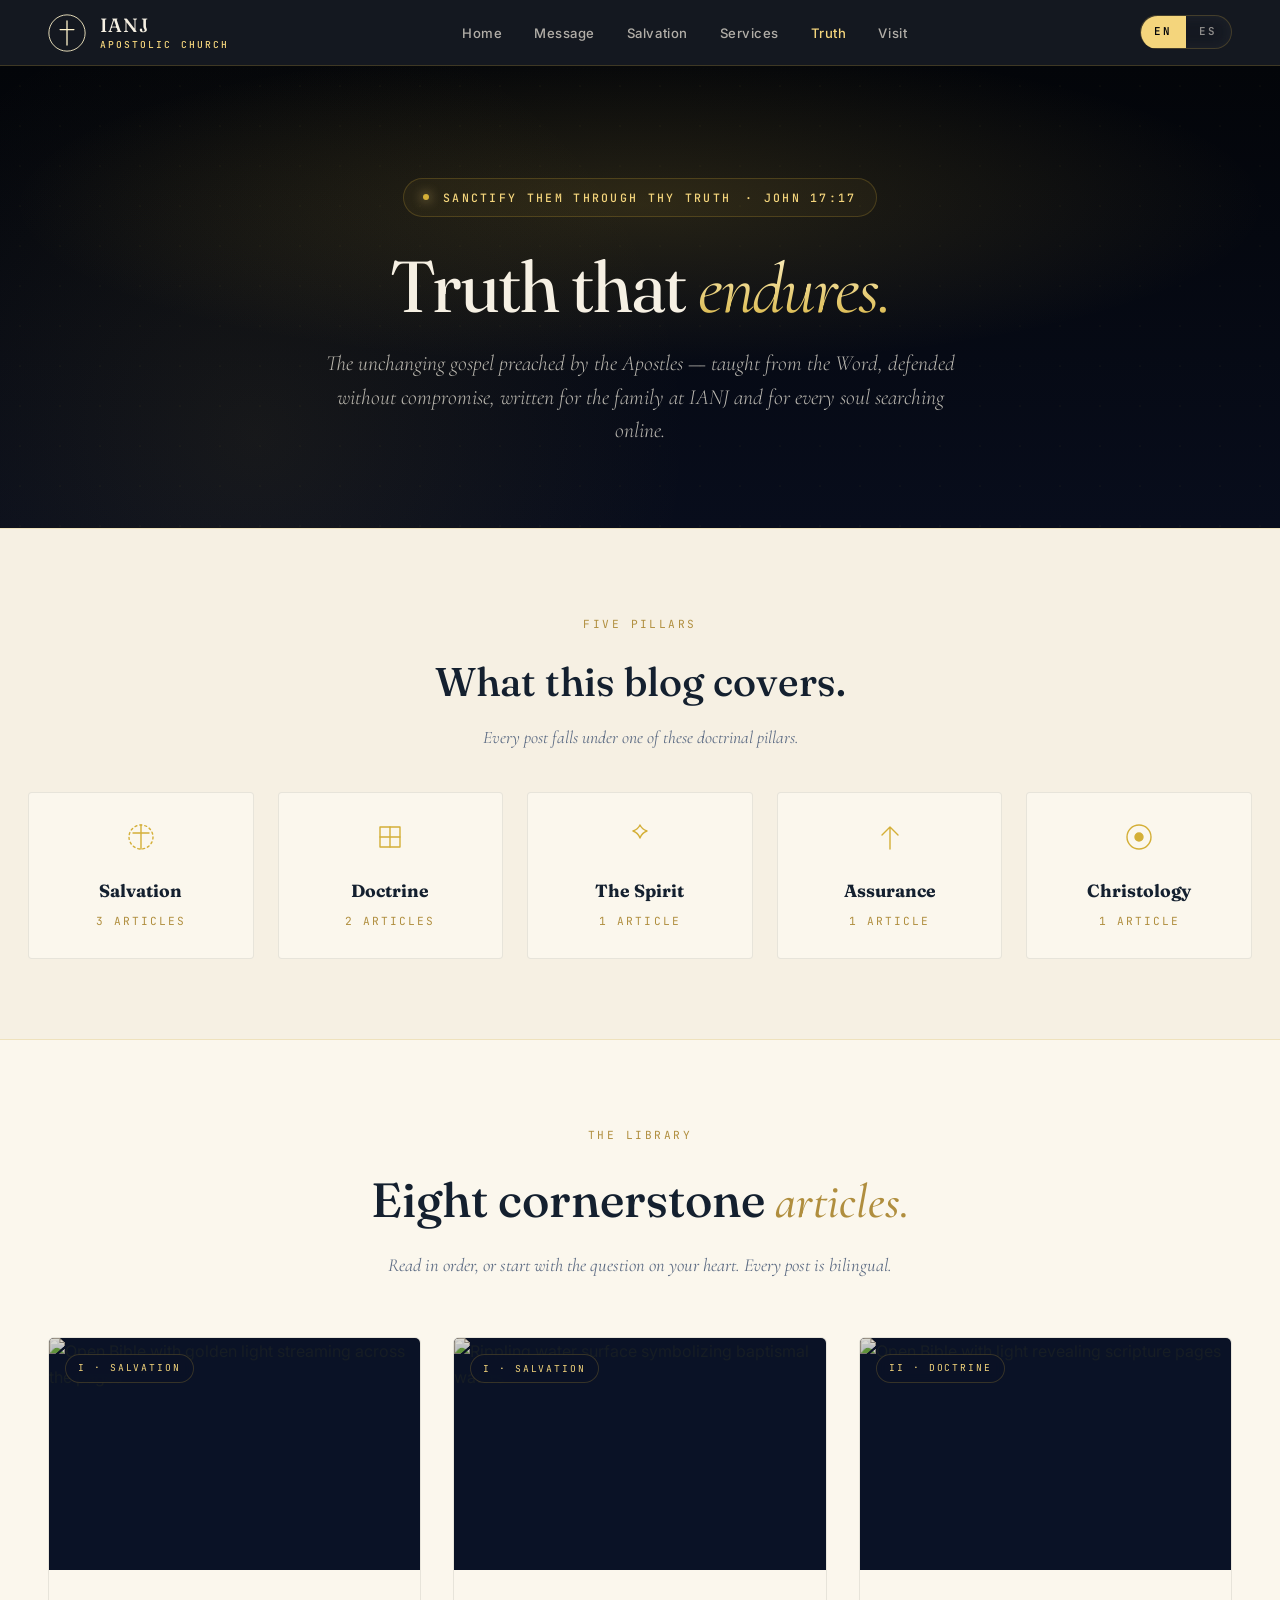
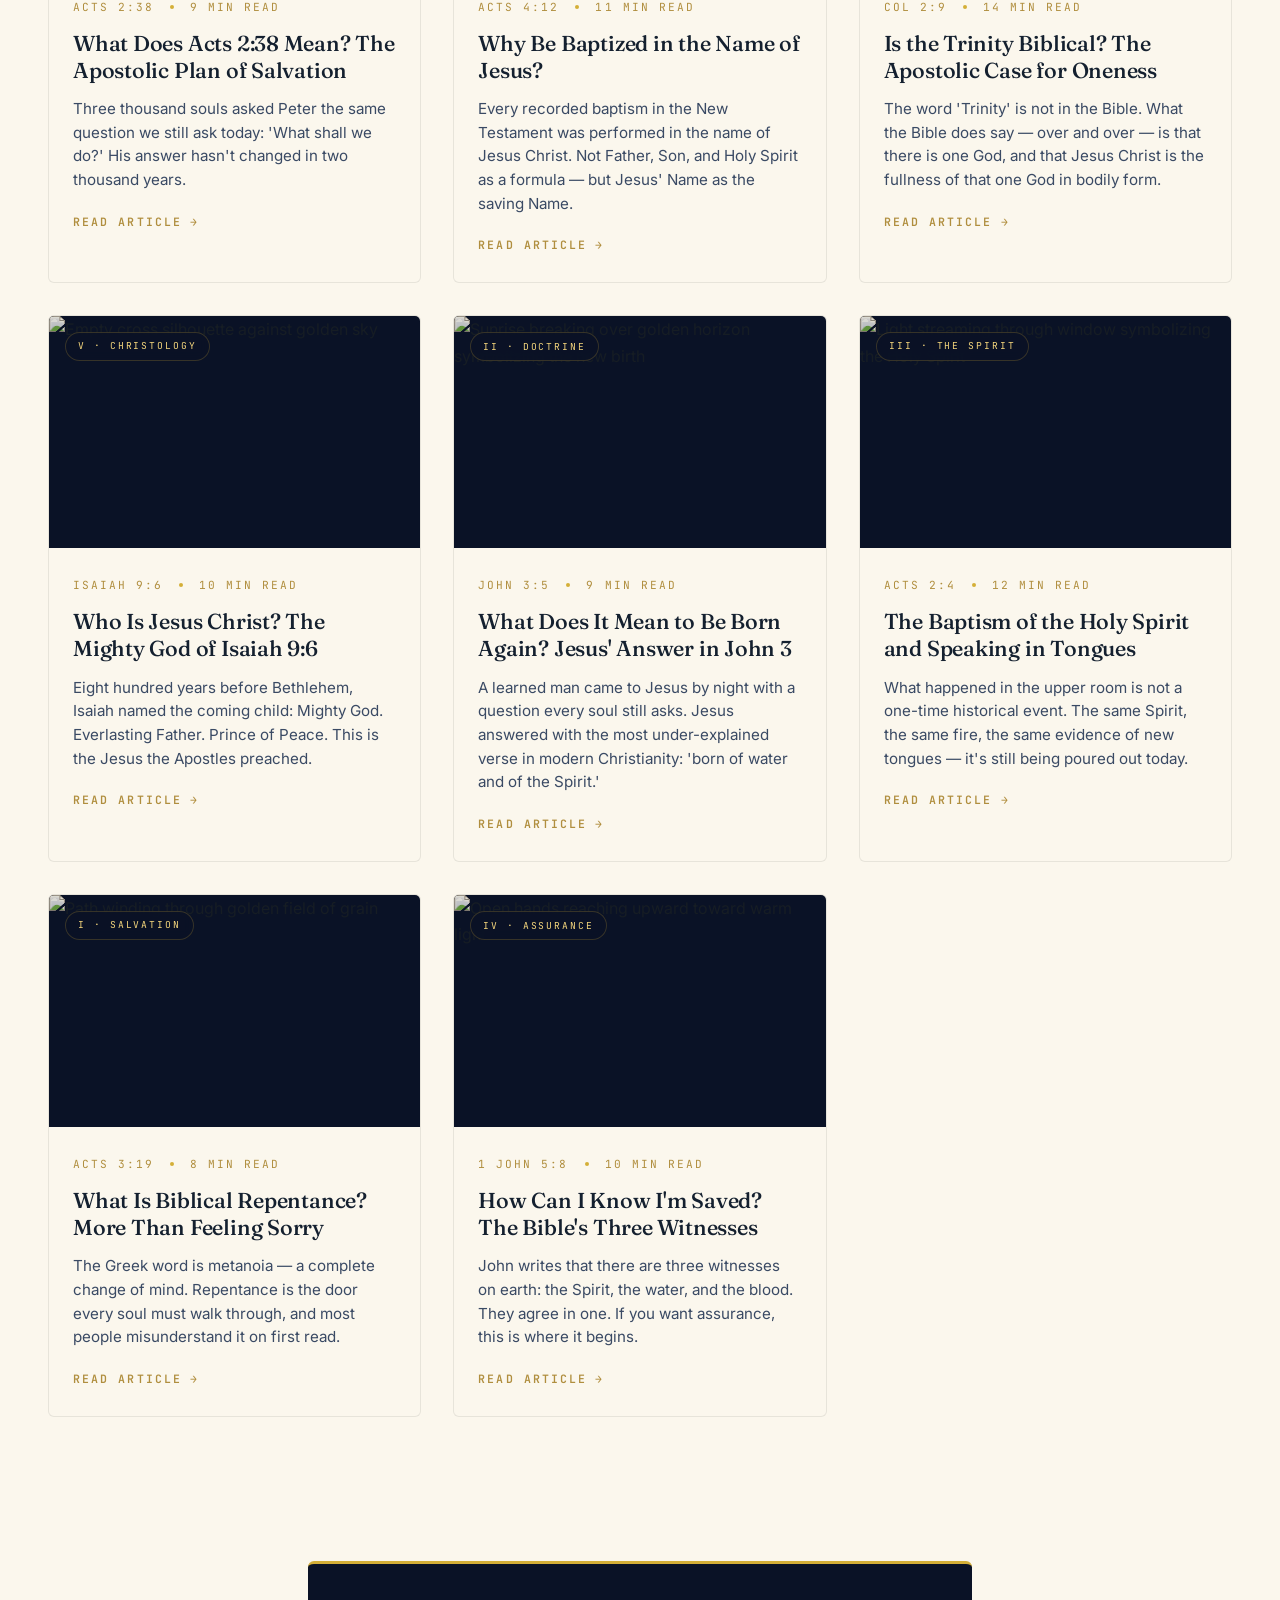
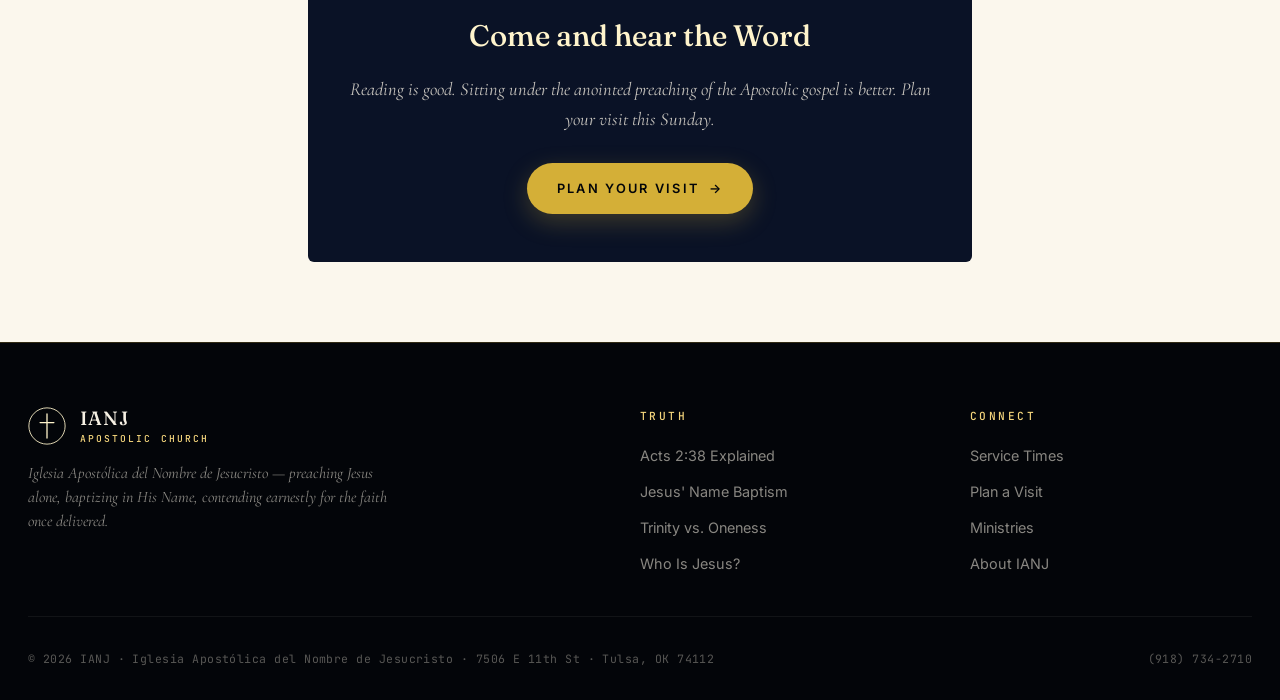
==== blog/index.html @ 085b0863 "feat: launch IANJ Truth blog with 8 cornerstone doctrinal posts 8 long-form, bilingual (EN/ES) Apost" ====
<!DOCTYPE html>
<html lang="en">
<head>
<meta charset="UTF-8" />
<meta name="viewport" content="width=device-width, initial-scale=1.0" />
<title>Truth · IANJ Apostolic Church Blog | Tulsa, OK</title>
<meta name="description" content="Cornerstone Apostolic Pentecostal teaching from Iglesia Apostólica del Nombre de Jesucristo (IANJ) in Tulsa. Acts 2:38, Jesus' Name baptism, the Oneness of God, the Holy Spirit, and the new birth — bilingual English & Spanish." />
<meta name="keywords" content="apostolic pentecostal blog, IANJ blog, jesus name baptism, acts 2:38, oneness pentecostal, apostolic doctrine, baptism in jesus name, holy spirit baptism, speaking in tongues, oneness theology, iglesia apostolica blog" />
<meta name="author" content="Iglesia Apostólica del Nombre de Jesucristo" />
<meta name="robots" content="index, follow, max-snippet:-1, max-image-preview:large" />

<link rel="canonical" href="https://vistadigitalai.github.io/IANJ-Church-website/blog/" />
<link rel="alternate" hreflang="en" href="https://vistadigitalai.github.io/IANJ-Church-website/blog/" />
<link rel="alternate" hreflang="es" href="https://vistadigitalai.github.io/IANJ-Church-website/blog/?lang=es" />
<link rel="alternate" hreflang="x-default" href="https://vistadigitalai.github.io/IANJ-Church-website/blog/" />

<meta property="og:type" content="website" />
<meta property="og:url" content="https://vistadigitalai.github.io/IANJ-Church-website/blog/" />
<meta property="og:title" content="Truth · IANJ Apostolic Church Blog" />
<meta property="og:description" content="The Apostolic message of Jesus Christ alone. Cornerstone teaching, bilingual." />
<meta property="og:site_name" content="IANJ Apostolic Church" />
<meta property="og:locale" content="en_US" />
<meta property="og:locale:alternate" content="es_US" />
<meta property="og:image" content="https://vistadigitalai.github.io/IANJ-Church-website/og-image.svg" />

<meta name="twitter:card" content="summary_large_image" />
<meta name="twitter:title" content="Truth · IANJ Apostolic Church Blog" />
<meta name="twitter:description" content="The Apostolic message of Jesus Christ alone." />

<link rel="icon" type="image/svg+xml" href="../favicon.svg" />
<link rel="manifest" href="../manifest.webmanifest" />

<link rel="preconnect" href="https://fonts.googleapis.com" />
<link rel="preconnect" href="https://fonts.gstatic.com" crossorigin />
<link href="https://fonts.googleapis.com/css2?family=Cormorant+Garamond:ital,wght@0,400;0,500;0,600;1,400;1,500&family=Fraunces:ital,opsz,wght@0,9..144,400;0,9..144,500;0,9..144,600;0,9..144,700;1,9..144,400&family=Inter:wght@300;400;500;600;700&family=JetBrains+Mono:wght@400;500&display=swap" rel="stylesheet" />
<link rel="stylesheet" href="blog.css" />

<script type="application/ld+json">
{
  "@context": "https://schema.org",
  "@type": "Blog",
  "@id": "https://vistadigitalai.github.io/IANJ-Church-website/blog/#blog",
  "name": "Truth · IANJ Apostolic Church Blog",
  "description": "Apostolic Pentecostal cornerstone teaching from IANJ in Tulsa, OK. Bilingual English and Spanish.",
  "url": "https://vistadigitalai.github.io/IANJ-Church-website/blog/",
  "inLanguage": ["en-US", "es-US"],
  "publisher": {
    "@type": "Church",
    "@id": "https://vistadigitalai.github.io/IANJ-Church-website/#church",
    "name": "Iglesia Apostólica del Nombre de Jesucristo",
    "alternateName": "IANJ",
    "url": "https://vistadigitalai.github.io/IANJ-Church-website/",
    "address": {
      "@type": "PostalAddress",
      "streetAddress": "7506 E 11th St",
      "addressLocality": "Tulsa",
      "addressRegion": "OK",
      "postalCode": "74112",
      "addressCountry": "US"
    },
    "telephone": "+1-918-734-2710"
  }
}
</script>

<script type="application/ld+json">
{
  "@context": "https://schema.org",
  "@type": "BreadcrumbList",
  "itemListElement": [
    {"@type": "ListItem", "position": 1, "name": "Home", "item": "https://vistadigitalai.github.io/IANJ-Church-website/"},
    {"@type": "ListItem", "position": 2, "name": "Truth (Blog)", "item": "https://vistadigitalai.github.io/IANJ-Church-website/blog/"}
  ]
}
</script>
</head>
<body>

<!-- NAV -->
<header class="navbar">
  <div class="nav-inner">
    <a href="../" class="logo">
      <svg class="logo-mark" viewBox="0 0 44 44" fill="none">
        <circle cx="22" cy="22" r="21" stroke="url(#g)" stroke-width="1"/>
        <path d="M22 8v28M14 18h16" stroke="url(#g)" stroke-width="1.5" stroke-linecap="round"/>
        <defs><linearGradient id="g" x1="0" y1="0" x2="44" y2="44"><stop offset="0%" stop-color="#fff4cc"/><stop offset="100%" stop-color="#d4af37"/></linearGradient></defs>
      </svg>
      <span class="logo-text">IANJ<span class="sub" data-en="Apostolic Church" data-es="Iglesia Apostólica">Apostolic Church</span></span>
    </a>
    <nav>
      <ul class="nav-links" id="navLinks">
        <li><a href="../" data-en="Home" data-es="Inicio">Home</a></li>
        <li><a href="../#message" data-en="Message" data-es="Mensaje">Message</a></li>
        <li><a href="../#salvation" data-en="Salvation" data-es="Salvación">Salvation</a></li>
        <li><a href="../#services" data-en="Services" data-es="Servicios">Services</a></li>
        <li><a href="./" class="active" data-en="Truth" data-es="Verdad">Truth</a></li>
        <li><a href="../#visit" data-en="Visit" data-es="Visítanos">Visit</a></li>
      </ul>
    </nav>
    <div class="nav-actions">
      <div class="lang-toggle">
        <button data-lang="en" class="active">EN</button>
        <button data-lang="es">ES</button>
      </div>
      <button class="menu-btn" id="menuBtn"><span></span><span></span><span></span></button>
    </div>
  </div>
</header>

<!-- HERO -->
<section class="blog-hero">
  <span class="scripture-chip"><span data-en="Sanctify them through Thy truth" data-es="Santifícalos en tu verdad">Sanctify them through Thy truth</span> · John 17:17</span>
  <h1>
    <span data-en="Truth that " data-es="Verdad que ">Truth that </span><em data-en="endures." data-es="permanece.">endures.</em>
  </h1>
  <p class="lead" data-en="The unchanging gospel preached by the Apostles — taught from the Word, defended without compromise, written for the family at IANJ and for every soul searching online." data-es="El evangelio inmutable predicado por los Apóstoles — enseñado desde la Palabra, defendido sin compromiso, escrito para la familia de IANJ y para toda alma que busca en línea.">The unchanging gospel preached by the Apostles — taught from the Word, defended without compromise, written for the family at IANJ and for every soul searching online.</p>
</section>

<!-- PILLAR CATEGORIES -->
<section class="pillars-section">
  <div class="pillars-inner">
    <div style="text-align: center;">
      <span style="font-family: var(--font-mono); font-size: 0.7rem; letter-spacing: 0.22em; text-transform: uppercase; color: var(--gold-4);" data-en="Five pillars" data-es="Cinco pilares">Five pillars</span>
      <h2 style="font-family: var(--font-display); font-size: clamp(1.85rem, 1.5rem + 1.5vw, 2.5rem); font-weight: 500; color: var(--ink-900); margin: 0.85rem 0 0.5rem;">
        <span data-en="What this blog covers." data-es="Lo que cubre este blog.">What this blog covers.</span>
      </h2>
      <p style="font-family: var(--font-serif); font-style: italic; color: var(--ink-500); font-size: 1.1rem;" data-en="Every post falls under one of these doctrinal pillars." data-es="Cada artículo cae bajo uno de estos pilares doctrinales.">Every post falls under one of these doctrinal pillars.</p>
    </div>

    <div class="pillars-grid">
      <div class="pillar-tile">
        <div class="icon"><svg viewBox="0 0 32 32" fill="none" stroke="currentColor" stroke-width="1.4" stroke-linecap="round"><path d="M16 4v24M8 12h16"/><circle cx="16" cy="16" r="12" stroke-dasharray="2 3"/></svg></div>
        <h3 data-en="Salvation" data-es="Salvación">Salvation</h3>
        <div class="count" data-en="3 articles" data-es="3 artículos">3 articles</div>
      </div>
      <div class="pillar-tile">
        <div class="icon"><svg viewBox="0 0 32 32" fill="none" stroke="currentColor" stroke-width="1.4" stroke-linecap="round" stroke-linejoin="round"><path d="M6 6h20v20H6z" fill="none"/><path d="M16 6v20M6 16h20"/></svg></div>
        <h3 data-en="Doctrine" data-es="Doctrina">Doctrine</h3>
        <div class="count" data-en="2 articles" data-es="2 artículos">2 articles</div>
      </div>
      <div class="pillar-tile">
        <div class="icon"><svg viewBox="0 0 32 32" fill="none" stroke="currentColor" stroke-width="1.4" stroke-linecap="round" stroke-linejoin="round"><path d="M16 4c-1.5 3-4 5-7 6 3 1 5.5 3 7 7 1.5-4 4-6 7-7-3-1-5.5-3-7-6z"/></svg></div>
        <h3 data-en="The Spirit" data-es="El Espíritu">The Spirit</h3>
        <div class="count" data-en="1 article" data-es="1 artículo">1 article</div>
      </div>
      <div class="pillar-tile">
        <div class="icon"><svg viewBox="0 0 32 32" fill="none" stroke="currentColor" stroke-width="1.4" stroke-linecap="round" stroke-linejoin="round"><path d="M16 28V6M8 14l8-8 8 8"/></svg></div>
        <h3 data-en="Assurance" data-es="Seguridad">Assurance</h3>
        <div class="count" data-en="1 article" data-es="1 artículo">1 article</div>
      </div>
      <div class="pillar-tile">
        <div class="icon"><svg viewBox="0 0 32 32" fill="none" stroke="currentColor" stroke-width="1.4" stroke-linecap="round" stroke-linejoin="round"><circle cx="16" cy="16" r="12"/><circle cx="16" cy="16" r="4" fill="currentColor"/></svg></div>
        <h3 data-en="Christology" data-es="Cristología">Christology</h3>
        <div class="count" data-en="1 article" data-es="1 artículo">1 article</div>
      </div>
    </div>
  </div>
</section>

<!-- POSTS GRID -->
<section class="posts-section">
  <div style="text-align: center; margin-bottom: 3.5rem;">
    <span style="font-family: var(--font-mono); font-size: 0.7rem; letter-spacing: 0.22em; text-transform: uppercase; color: var(--gold-4);" data-en="The library" data-es="La biblioteca">The library</span>
    <h2 style="font-family: var(--font-display); font-size: clamp(2rem, 1.5rem + 2vw, 3rem); font-weight: 500; color: var(--ink-900); margin: 0.85rem 0 0.5rem;">
      <span data-en="Eight cornerstone " data-es="Ocho artículos ">Eight cornerstone </span><em style="font-family: var(--font-serif); font-style: italic; color: var(--gold-4);" data-en="articles." data-es="fundamentales.">articles.</em>
    </h2>
    <p style="font-family: var(--font-serif); font-style: italic; color: var(--ink-500); font-size: 1.15rem; max-width: 580px; margin: 0 auto;" data-en="Read in order, or start with the question on your heart. Every post is bilingual." data-es="Léelos en orden, o comienza con la pregunta de tu corazón. Cada artículo es bilingüe.">Read in order, or start with the question on your heart. Every post is bilingual.</p>
  </div>

  <div class="posts-grid">

    <article class="post-card">
      <a href="acts-2-38/">
        <div class="post-card-img">
          <span class="pillar">I · Salvation</span>
          <img src="https://images.unsplash.com/photo-1481627834876-b7833e8f5570?auto=format&fit=crop&w=1200&q=80" alt="Open Bible with golden light streaming across the pages" loading="lazy"/>
        </div>
        <div class="post-card-body">
          <div class="meta"><span>Acts 2:38</span><span class="dot"></span><span data-en="9 min read" data-es="9 min de lectura">9 min read</span></div>
          <h2 data-en="What Does Acts 2:38 Mean? The Apostolic Plan of Salvation" data-es="¿Qué Significa Hechos 2:38? El Plan Apostólico de Salvación">What Does Acts 2:38 Mean? The Apostolic Plan of Salvation</h2>
          <p data-en="Three thousand souls asked Peter the same question we still ask today: 'What shall we do?' His answer hasn't changed in two thousand years." data-es="Tres mil almas le hicieron a Pedro la misma pregunta que aún hacemos hoy: '¿Qué haremos?' Su respuesta no ha cambiado en dos mil años.">Three thousand souls asked Peter the same question we still ask today: "What shall we do?" His answer hasn't changed in two thousand years.</p>
          <span class="read-more" data-en="Read article" data-es="Leer artículo">Read article</span>
        </div>
      </a>
    </article>

    <article class="post-card">
      <a href="baptized-in-jesus-name/">
        <div class="post-card-img">
          <span class="pillar">I · Salvation</span>
          <img src="https://images.unsplash.com/photo-1438962136829-452260720431?auto=format&fit=crop&w=1200&q=80" alt="Rippling water surface symbolizing baptismal waters" loading="lazy"/>
        </div>
        <div class="post-card-body">
          <div class="meta"><span>Acts 4:12</span><span class="dot"></span><span data-en="11 min read" data-es="11 min de lectura">11 min read</span></div>
          <h2 data-en="Why Be Baptized in the Name of Jesus?" data-es="¿Por Qué Ser Bautizados en el Nombre de Jesús?">Why Be Baptized in the Name of Jesus?</h2>
          <p data-en="Every recorded baptism in the New Testament was performed in the name of Jesus Christ. Not Father, Son, and Holy Spirit as a formula — but Jesus' Name as the saving Name." data-es="Cada bautismo registrado en el Nuevo Testamento fue realizado en el nombre de Jesucristo. No Padre, Hijo y Espíritu Santo como fórmula — sino el Nombre de Jesús como el Nombre salvador.">Every recorded baptism in the New Testament was performed in the name of Jesus Christ. Not Father, Son, and Holy Spirit as a formula — but Jesus' Name as the saving Name.</p>
          <span class="read-more" data-en="Read article" data-es="Leer artículo">Read article</span>
        </div>
      </a>
    </article>

    <article class="post-card">
      <a href="is-the-trinity-biblical/">
        <div class="post-card-img">
          <span class="pillar">II · Doctrine</span>
          <img src="https://images.unsplash.com/photo-1492321936769-b49830bc1d1e?auto=format&fit=crop&w=1200&q=80" alt="Open Bible with light revealing scripture pages" loading="lazy"/>
        </div>
        <div class="post-card-body">
          <div class="meta"><span>Col 2:9</span><span class="dot"></span><span data-en="14 min read" data-es="14 min de lectura">14 min read</span></div>
          <h2 data-en="Is the Trinity Biblical? The Apostolic Case for Oneness" data-es="¿Es la Trinidad Bíblica? El Caso Apostólico de la Unicidad">Is the Trinity Biblical? The Apostolic Case for Oneness</h2>
          <p data-en="The word 'Trinity' is not in the Bible. What the Bible does say — over and over — is that there is one God, and that Jesus Christ is the fullness of that one God in bodily form." data-es="La palabra 'Trinidad' no está en la Biblia. Lo que la Biblia sí dice — una y otra vez — es que hay un solo Dios, y que Jesucristo es la plenitud de ese único Dios en forma corporal.">The word "Trinity" is not in the Bible. What the Bible does say — over and over — is that there is one God, and that Jesus Christ is the fullness of that one God in bodily form.</p>
          <span class="read-more" data-en="Read article" data-es="Leer artículo">Read article</span>
        </div>
      </a>
    </article>

    <article class="post-card">
      <a href="who-is-jesus-christ/">
        <div class="post-card-img">
          <span class="pillar">V · Christology</span>
          <img src="https://images.unsplash.com/photo-1517137744300-04bce46d4b95?auto=format&fit=crop&w=1200&q=80" alt="Empty cross silhouette against golden sky" loading="lazy"/>
        </div>
        <div class="post-card-body">
          <div class="meta"><span>Isaiah 9:6</span><span class="dot"></span><span data-en="10 min read" data-es="10 min de lectura">10 min read</span></div>
          <h2 data-en="Who Is Jesus Christ? The Mighty God of Isaiah 9:6" data-es="¿Quién Es Jesucristo? El Dios Fuerte de Isaías 9:6">Who Is Jesus Christ? The Mighty God of Isaiah 9:6</h2>
          <p data-en="Eight hundred years before Bethlehem, Isaiah named the coming child: Mighty God. Everlasting Father. Prince of Peace. This is the Jesus the Apostles preached." data-es="Ochocientos años antes de Belén, Isaías nombró al niño que vendría: Dios Fuerte. Padre Eterno. Príncipe de Paz. Este es el Jesús que los Apóstoles predicaron.">Eight hundred years before Bethlehem, Isaiah named the coming child: Mighty God. Everlasting Father. Prince of Peace. This is the Jesus the Apostles preached.</p>
          <span class="read-more" data-en="Read article" data-es="Leer artículo">Read article</span>
        </div>
      </a>
    </article>

    <article class="post-card">
      <a href="born-again/">
        <div class="post-card-img">
          <span class="pillar">II · Doctrine</span>
          <img src="https://images.unsplash.com/photo-1474968600829-de0a05ad2c80?auto=format&fit=crop&w=1200&q=80" alt="Sunrise breaking over golden horizon symbolizing the new birth" loading="lazy"/>
        </div>
        <div class="post-card-body">
          <div class="meta"><span>John 3:5</span><span class="dot"></span><span data-en="9 min read" data-es="9 min de lectura">9 min read</span></div>
          <h2 data-en="What Does It Mean to Be Born Again? Jesus' Answer in John 3" data-es="¿Qué Significa Nacer de Nuevo? La Respuesta de Jesús en Juan 3">What Does It Mean to Be Born Again? Jesus' Answer in John 3</h2>
          <p data-en="A learned man came to Jesus by night with a question every soul still asks. Jesus answered with the most under-explained verse in modern Christianity: 'born of water and of the Spirit.'" data-es="Un hombre erudito vino a Jesús de noche con una pregunta que toda alma aún hace. Jesús respondió con el versículo menos explicado del cristianismo moderno: 'nacido de agua y del Espíritu.'">A learned man came to Jesus by night with a question every soul still asks. Jesus answered with the most under-explained verse in modern Christianity: "born of water and of the Spirit."</p>
          <span class="read-more" data-en="Read article" data-es="Leer artículo">Read article</span>
        </div>
      </a>
    </article>

    <article class="post-card">
      <a href="holy-spirit-and-tongues/">
        <div class="post-card-img">
          <span class="pillar">III · The Spirit</span>
          <img src="https://images.unsplash.com/photo-1518709268805-4e9042af2176?auto=format&fit=crop&w=1200&q=80" alt="Light streaming through window symbolizing the Holy Spirit" loading="lazy"/>
        </div>
        <div class="post-card-body">
          <div class="meta"><span>Acts 2:4</span><span class="dot"></span><span data-en="12 min read" data-es="12 min de lectura">12 min read</span></div>
          <h2 data-en="The Baptism of the Holy Spirit and Speaking in Tongues" data-es="El Bautismo del Espíritu Santo y el Hablar en Lenguas">The Baptism of the Holy Spirit and Speaking in Tongues</h2>
          <p data-en="What happened in the upper room is not a one-time historical event. The same Spirit, the same fire, the same evidence of new tongues — it's still being poured out today." data-es="Lo que sucedió en el aposento alto no es un evento histórico único. El mismo Espíritu, el mismo fuego, la misma evidencia de nuevas lenguas — sigue siendo derramado hoy.">What happened in the upper room is not a one-time historical event. The same Spirit, the same fire, the same evidence of new tongues — it's still being poured out today.</p>
          <span class="read-more" data-en="Read article" data-es="Leer artículo">Read article</span>
        </div>
      </a>
    </article>

    <article class="post-card">
      <a href="what-is-repentance/">
        <div class="post-card-img">
          <span class="pillar">I · Salvation</span>
          <img src="https://images.unsplash.com/photo-1500382017468-9049fed747ef?auto=format&fit=crop&w=1200&q=80" alt="Path winding through golden field of grain" loading="lazy"/>
        </div>
        <div class="post-card-body">
          <div class="meta"><span>Acts 3:19</span><span class="dot"></span><span data-en="8 min read" data-es="8 min de lectura">8 min read</span></div>
          <h2 data-en="What Is Biblical Repentance? More Than Feeling Sorry" data-es="¿Qué Es el Arrepentimiento Bíblico? Más Que Sentir Tristeza">What Is Biblical Repentance? More Than Feeling Sorry</h2>
          <p data-en="The Greek word is metanoia — a complete change of mind. Repentance is the door every soul must walk through, and most people misunderstand it on first read." data-es="La palabra griega es metanoia — un cambio completo de mente. El arrepentimiento es la puerta por la que toda alma debe pasar, y la mayoría lo malentiende a primera lectura.">The Greek word is metanoia — a complete change of mind. Repentance is the door every soul must walk through, and most people misunderstand it on first read.</p>
          <span class="read-more" data-en="Read article" data-es="Leer artículo">Read article</span>
        </div>
      </a>
    </article>

    <article class="post-card">
      <a href="how-do-i-know-im-saved/">
        <div class="post-card-img">
          <span class="pillar">IV · Assurance</span>
          <img src="https://images.unsplash.com/photo-1503676260728-1c00da094a0b?auto=format&fit=crop&w=1200&q=80" alt="Open hands reaching upward toward warm light" loading="lazy"/>
        </div>
        <div class="post-card-body">
          <div class="meta"><span>1 John 5:8</span><span class="dot"></span><span data-en="10 min read" data-es="10 min de lectura">10 min read</span></div>
          <h2 data-en="How Can I Know I'm Saved? The Bible's Three Witnesses" data-es="¿Cómo Puedo Saber Que Soy Salvo? Los Tres Testigos de la Biblia">How Can I Know I'm Saved? The Bible's Three Witnesses</h2>
          <p data-en="John writes that there are three witnesses on earth: the Spirit, the water, and the blood. They agree in one. If you want assurance, this is where it begins." data-es="Juan escribe que hay tres testigos en la tierra: el Espíritu, el agua y la sangre. Concuerdan en uno. Si quieres seguridad, aquí es donde comienza.">John writes that there are three witnesses on earth: the Spirit, the water, and the blood. They agree in one. If you want assurance, this is where it begins.</p>
          <span class="read-more" data-en="Read article" data-es="Leer artículo">Read article</span>
        </div>
      </a>
    </article>

  </div>
</section>

<!-- CTA -->
<div style="max-width: 720px; margin: 0 auto 5rem; padding: 0 1.75rem;">
  <div class="article-cta">
    <h3 data-en="Come and hear the Word " data-es="Ven y escucha la Palabra ">Come and hear the Word <em data-en="preached." data-es="predicada.">preached.</em></h3>
    <p data-en="Reading is good. Sitting under the anointed preaching of the Apostolic gospel is better. Plan your visit this Sunday." data-es="Leer es bueno. Sentarse bajo la predicación ungida del evangelio Apostólico es mejor. Planea tu visita este domingo.">Reading is good. Sitting under the anointed preaching of the Apostolic gospel is better. Plan your visit this Sunday.</p>
    <a href="../#visit" class="btn btn-primary">
      <span data-en="Plan Your Visit" data-es="Planea tu Visita">Plan Your Visit</span>
      <span>→</span>
    </a>
  </div>
</div>

<!-- FOOTER -->
<footer class="footer">
  <div class="footer-inner">
    <div class="footer-grid">
      <div class="footer-brand">
        <a href="../" class="logo">
          <svg class="logo-mark" viewBox="0 0 44 44" fill="none">
            <circle cx="22" cy="22" r="21" stroke="url(#g2)" stroke-width="1"/>
            <path d="M22 8v28M14 18h16" stroke="url(#g2)" stroke-width="1.5" stroke-linecap="round"/>
            <defs><linearGradient id="g2" x1="0" y1="0" x2="44" y2="44"><stop offset="0%" stop-color="#fff4cc"/><stop offset="100%" stop-color="#d4af37"/></linearGradient></defs>
          </svg>
          <span class="logo-text">IANJ<span class="sub" data-en="Apostolic Church" data-es="Iglesia Apostólica">Apostolic Church</span></span>
        </a>
        <p data-en="Iglesia Apostólica del Nombre de Jesucristo — preaching Jesus alone, baptizing in His Name, contending earnestly for the faith once delivered." data-es="Iglesia Apostólica del Nombre de Jesucristo — predicando sólo a Jesús, bautizando en Su Nombre, contendiendo ardientemente por la fe una vez dada.">Iglesia Apostólica del Nombre de Jesucristo — preaching Jesus alone, baptizing in His Name, contending earnestly for the faith once delivered.</p>
      </div>
      <div class="footer-col">
        <h4 data-en="Truth" data-es="Verdad">Truth</h4>
        <ul>
          <li><a href="acts-2-38/" data-en="Acts 2:38 Explained" data-es="Hechos 2:38 Explicado">Acts 2:38 Explained</a></li>
          <li><a href="baptized-in-jesus-name/" data-en="Jesus' Name Baptism" data-es="Bautismo en Jesús">Jesus' Name Baptism</a></li>
          <li><a href="is-the-trinity-biblical/" data-en="Trinity vs. Oneness" data-es="Trinidad vs. Unicidad">Trinity vs. Oneness</a></li>
          <li><a href="who-is-jesus-christ/" data-en="Who Is Jesus?" data-es="¿Quién Es Jesús?">Who Is Jesus?</a></li>
        </ul>
      </div>
      <div class="footer-col">
        <h4 data-en="Connect" data-es="Conecta">Connect</h4>
        <ul>
          <li><a href="../#services" data-en="Service Times" data-es="Horarios">Service Times</a></li>
          <li><a href="../#visit" data-en="Plan a Visit" data-es="Planea una Visita">Plan a Visit</a></li>
          <li><a href="../#ministries" data-en="Ministries" data-es="Ministerios">Ministries</a></li>
          <li><a href="../#about" data-en="About IANJ" data-es="Sobre IANJ">About IANJ</a></li>
        </ul>
      </div>
    </div>
    <div class="footer-bottom">
      <p data-en="© 2026 IANJ · Iglesia Apostólica del Nombre de Jesucristo · 7506 E 11th St · Tulsa, OK 74112" data-es="© 2026 IANJ · Iglesia Apostólica del Nombre de Jesucristo · 7506 E 11th St · Tulsa, OK 74112">© 2026 IANJ · Iglesia Apostólica del Nombre de Jesucristo · 7506 E 11th St · Tulsa, OK 74112</p>
      <p>(918) 734-2710</p>
    </div>
  </div>
</footer>

<script>
  const STORAGE_KEY = 'ianj-lang';
  function applyLang(lang) {
    document.documentElement.lang = lang;
    document.querySelectorAll('[data-en][data-es]').forEach(el => {
      const v = el.getAttribute('data-' + lang);
      if (v != null) el.textContent = v;
    });
    document.querySelectorAll('.lang-toggle button').forEach(b => b.classList.toggle('active', b.dataset.lang === lang));
    localStorage.setItem(STORAGE_KEY, lang);
  }
  document.querySelectorAll('.lang-toggle button').forEach(b => b.addEventListener('click', () => applyLang(b.dataset.lang)));
  const saved = localStorage.getItem(STORAGE_KEY);
  applyLang(saved && ['en','es'].includes(saved) ? saved : (navigator.language.toLowerCase().startsWith('es') ? 'es' : 'en'));

  const menuBtn = document.getElementById('menuBtn');
  const navLinks = document.getElementById('navLinks');
  menuBtn?.addEventListener('click', () => navLinks.classList.toggle('open'));
</script>
</body>
</html>
---- blog/blog.css ----
/* ============================================================
   IANJ BLOG — Shared stylesheet
   ============================================================ */

:root {
  --void: #030509;
  --night: #060a14;
  --abyss: #080d1c;
  --midnight: #0a1226;
  --indigo: #131e3a;
  --azure: #1c2d52;
  --slate: #2a3a5c;

  --gold-1: #fff4cc;
  --gold-2: #f4d57c;
  --gold-3: #d4af37;
  --gold-4: #b08e3e;
  --gold-5: #8a6e2a;
  --ember: #ff9c54;

  --ivory: #f6f0e3;
  --cream: #fbf7ed;
  --paper: #efe7d3;
  --line: rgba(0, 0, 0, 0.08);
  --line-gold: rgba(212, 175, 55, 0.22);

  --ink-900: #14202f;
  --ink-700: #3a4a64;
  --ink-500: #5d6c84;
  --ink-300: #8c98ad;

  --font-display: 'Fraunces', 'Cormorant Garamond', Georgia, serif;
  --font-serif: 'Cormorant Garamond', Georgia, serif;
  --font-sans: 'Inter', -apple-system, system-ui, sans-serif;
  --font-mono: 'JetBrains Mono', ui-monospace, Menlo, monospace;

  --container: 1240px;
  --container-read: 720px;

  --ease-out-expo: cubic-bezier(0.16, 1, 0.3, 1);
  --d-fast: 240ms;
  --d-med: 480ms;
}

* { box-sizing: border-box; margin: 0; padding: 0; }

html { scroll-behavior: smooth; }
body {
  font-family: var(--font-sans);
  font-size: 16px;
  line-height: 1.65;
  background: var(--cream);
  color: var(--ink-900);
  -webkit-font-smoothing: antialiased;
}

img, svg { display: block; max-width: 100%; height: auto; }
a { color: inherit; text-decoration: none; transition: color var(--d-fast); }
button { font: inherit; background: none; border: none; cursor: pointer; color: inherit; }

::selection { background: var(--gold-3); color: var(--void); }

/* ============================================================
   NAVBAR — matches main site
   ============================================================ */
.navbar {
  position: sticky;
  top: 0;
  z-index: 100;
  background: rgba(6, 10, 20, 0.94);
  backdrop-filter: blur(18px) saturate(180%);
  border-bottom: 1px solid var(--line-gold);
  padding: 0.85rem 0;
}
.nav-inner {
  max-width: var(--container);
  margin: 0 auto;
  padding: 0 1.75rem;
  display: flex;
  align-items: center;
  justify-content: space-between;
  gap: 2rem;
}
.logo {
  display: flex;
  align-items: center;
  gap: 0.85rem;
  color: var(--ivory);
}
.logo-mark {
  width: 38px;
  height: 38px;
  flex-shrink: 0;
}
.logo-text {
  font-family: var(--font-display);
  font-size: 1.2rem;
  font-weight: 500;
  letter-spacing: 0.04em;
  line-height: 1;
}
.logo-text .sub {
  display: block;
  font-family: var(--font-mono);
  font-size: 0.6rem;
  font-weight: 500;
  letter-spacing: 0.22em;
  text-transform: uppercase;
  color: var(--gold-2);
  margin-top: 5px;
}
.nav-links {
  display: flex;
  align-items: center;
  gap: 2rem;
  list-style: none;
}
.nav-links a {
  color: rgba(246, 240, 227, 0.7);
  font-size: 0.82rem;
  font-weight: 500;
  letter-spacing: 0.04em;
}
.nav-links a:hover, .nav-links a.active { color: var(--gold-2); }
.nav-actions { display: flex; align-items: center; gap: 1.25rem; }
.lang-toggle {
  display: inline-flex;
  background: rgba(255, 255, 255, 0.06);
  border: 1px solid var(--line-gold);
  border-radius: 999px;
  overflow: hidden;
  backdrop-filter: blur(8px);
}
.lang-toggle button {
  padding: 0.45rem 0.85rem;
  font-family: var(--font-mono);
  font-size: 0.68rem;
  font-weight: 600;
  letter-spacing: 0.18em;
  color: rgba(246, 240, 227, 0.55);
  transition: all var(--d-fast);
}
.lang-toggle button.active { background: var(--gold-2); color: var(--void); }
.menu-btn {
  display: none;
  width: 40px;
  height: 40px;
  flex-direction: column;
  justify-content: center;
  align-items: center;
  gap: 5px;
  color: var(--ivory);
  background: rgba(255, 255, 255, 0.06);
  border: 1px solid var(--line-gold);
  border-radius: 999px;
}
.menu-btn span {
  display: block;
  height: 1.5px;
  width: 18px;
  background: currentColor;
  transition: all var(--d-fast);
}

/* ============================================================
   BLOG INDEX — hero, list, categories
   ============================================================ */
.blog-hero {
  position: relative;
  padding: 7rem 1.75rem 5rem;
  background:
    radial-gradient(ellipse 70% 50% at 50% 30%, rgba(212, 175, 55, 0.16) 0%, transparent 70%),
    linear-gradient(180deg, var(--void) 0%, var(--abyss) 100%);
  color: var(--ivory);
  text-align: center;
  isolation: isolate;
  overflow: hidden;
}
.blog-hero::before {
  content: '';
  position: absolute;
  inset: 0;
  background-image:
    radial-gradient(circle at 20% 80%, rgba(212, 175, 55, 0.08) 0%, transparent 40%),
    url("data:image/svg+xml,%3Csvg xmlns='http://www.w3.org/2000/svg' width='40' height='40'%3E%3Ccircle cx='20' cy='20' r='0.5' fill='%23d4af37' opacity='0.15'/%3E%3C/svg%3E");
  background-size: cover, 40px 40px;
  pointer-events: none;
  z-index: -1;
}
.blog-hero .scripture-chip {
  display: inline-flex;
  align-items: center;
  gap: 0.85rem;
  padding: 0.55rem 1.2rem;
  border: 1px solid var(--line-gold);
  border-radius: 999px;
  background: rgba(212, 175, 55, 0.05);
  font-family: var(--font-mono);
  font-size: 0.72rem;
  font-weight: 500;
  letter-spacing: 0.2em;
  text-transform: uppercase;
  color: var(--gold-2);
  margin-bottom: 2rem;
}
.blog-hero .scripture-chip::before {
  content: '';
  width: 6px;
  height: 6px;
  border-radius: 50%;
  background: var(--gold-3);
  box-shadow: 0 0 12px var(--gold-2);
}
.blog-hero h1 {
  font-family: var(--font-display);
  font-size: clamp(2.5rem, 1.5rem + 4vw, 4.5rem);
  font-weight: 400;
  line-height: 1.05;
  letter-spacing: -0.025em;
  color: var(--ivory);
  margin-bottom: 1.25rem;
}
.blog-hero h1 em {
  font-family: var(--font-serif);
  font-style: italic;
  background: linear-gradient(180deg, var(--gold-1), var(--gold-3));
  -webkit-background-clip: text;
  background-clip: text;
  -webkit-text-fill-color: transparent;
}
.blog-hero .lead {
  font-family: var(--font-serif);
  font-style: italic;
  font-size: clamp(1.1rem, 0.9rem + 0.7vw, 1.35rem);
  line-height: 1.55;
  color: rgba(246, 240, 227, 0.75);
  max-width: 640px;
  margin: 0 auto;
  font-weight: 300;
}

/* Posts grid */
.posts-section {
  max-width: var(--container);
  margin: 0 auto;
  padding: 5rem 1.75rem;
}
.posts-grid {
  display: grid;
  grid-template-columns: repeat(auto-fill, minmax(320px, 1fr));
  gap: 2rem;
}

.post-card {
  background: var(--cream);
  border: 1px solid var(--line);
  border-radius: 6px;
  overflow: hidden;
  transition: all var(--d-med) var(--ease-out-expo);
  display: flex;
  flex-direction: column;
}
.post-card:hover {
  transform: translateY(-4px);
  box-shadow: 0 20px 40px rgba(10, 18, 38, 0.12);
  border-color: var(--gold-3);
}
.post-card-img {
  aspect-ratio: 16 / 10;
  background: var(--midnight);
  overflow: hidden;
  position: relative;
}
.post-card-img img {
  width: 100%;
  height: 100%;
  object-fit: cover;
  transition: transform var(--d-med);
  filter: sepia(0.3) saturate(1.1) brightness(0.85);
}
.post-card:hover .post-card-img img { transform: scale(1.04); }
.post-card-img::after {
  content: '';
  position: absolute;
  inset: 0;
  background: linear-gradient(180deg, transparent 40%, rgba(10, 18, 38, 0.4) 100%);
  pointer-events: none;
}
.post-card-img .pillar {
  position: absolute;
  top: 1rem;
  left: 1rem;
  padding: 0.35rem 0.75rem;
  background: rgba(10, 18, 38, 0.7);
  backdrop-filter: blur(6px);
  border: 1px solid var(--line-gold);
  border-radius: 999px;
  font-family: var(--font-mono);
  font-size: 0.6rem;
  letter-spacing: 0.2em;
  text-transform: uppercase;
  color: var(--gold-2);
  z-index: 1;
}
.post-card-body {
  padding: 1.75rem 1.5rem;
  display: flex;
  flex-direction: column;
  flex: 1;
}
.post-card .meta {
  font-family: var(--font-mono);
  font-size: 0.7rem;
  letter-spacing: 0.18em;
  text-transform: uppercase;
  color: var(--gold-4);
  margin-bottom: 0.85rem;
  display: flex;
  gap: 1rem;
  align-items: center;
}
.post-card .meta .dot {
  width: 4px;
  height: 4px;
  background: var(--gold-3);
  border-radius: 50%;
}
.post-card h2 {
  font-family: var(--font-display);
  font-size: 1.35rem;
  font-weight: 500;
  line-height: 1.25;
  letter-spacing: -0.01em;
  color: var(--ink-900);
  margin-bottom: 0.85rem;
}
.post-card p {
  color: var(--ink-700);
  font-size: 0.95rem;
  line-height: 1.55;
  flex: 1;
  margin-bottom: 1.25rem;
}
.post-card .read-more {
  font-family: var(--font-mono);
  font-size: 0.72rem;
  font-weight: 600;
  letter-spacing: 0.18em;
  text-transform: uppercase;
  color: var(--gold-4);
  display: inline-flex;
  align-items: center;
  gap: 0.5rem;
  transition: color var(--d-fast);
}
.post-card .read-more::after {
  content: '→';
  transition: transform var(--d-fast);
}
.post-card:hover .read-more { color: var(--gold-5); }
.post-card:hover .read-more::after { transform: translateX(4px); }

/* Pillar sections */
.pillars-section {
  background: var(--ivory);
  padding: 5rem 1.75rem;
  border-block: 1px solid var(--line-gold);
}
.pillars-inner {
  max-width: var(--container);
  margin: 0 auto;
}
.pillars-grid {
  display: grid;
  grid-template-columns: repeat(auto-fit, minmax(220px, 1fr));
  gap: 1.5rem;
  margin-top: 2.5rem;
}
.pillar-tile {
  padding: 1.75rem;
  background: var(--cream);
  border: 1px solid var(--line);
  border-radius: 4px;
  text-align: center;
  transition: all var(--d-med);
}
.pillar-tile:hover {
  border-color: var(--gold-3);
  transform: translateY(-2px);
}
.pillar-tile .icon {
  color: var(--gold-3);
  margin-bottom: 1rem;
  display: inline-block;
}
.pillar-tile .icon svg { width: 32px; height: 32px; }
.pillar-tile h3 {
  font-family: var(--font-display);
  font-size: 1.1rem;
  color: var(--ink-900);
  margin-bottom: 0.4rem;
}
.pillar-tile .count {
  font-family: var(--font-mono);
  font-size: 0.7rem;
  letter-spacing: 0.18em;
  text-transform: uppercase;
  color: var(--gold-4);
}

/* ============================================================
   POST PAGE — reading layout
   ============================================================ */
.post-hero {
  position: relative;
  padding: 6rem 1.75rem 3rem;
  background: var(--void);
  color: var(--ivory);
  isolation: isolate;
  overflow: hidden;
}
.post-hero-bg {
  position: absolute;
  inset: 0;
  z-index: -1;
}
.post-hero-bg img {
  width: 100%;
  height: 100%;
  object-fit: cover;
  filter: brightness(0.4) contrast(1.1) saturate(0.8);
}
.post-hero-bg::after {
  content: '';
  position: absolute;
  inset: 0;
  background:
    radial-gradient(ellipse 80% 60% at 50% 50%, rgba(212, 175, 55, 0.15) 0%, transparent 70%),
    linear-gradient(180deg, rgba(5, 8, 16, 0.4) 0%, rgba(5, 8, 16, 0.9) 100%);
}
.post-hero-inner {
  max-width: var(--container-read);
  margin: 0 auto;
  text-align: center;
}
.post-hero .breadcrumb {
  font-family: var(--font-mono);
  font-size: 0.7rem;
  letter-spacing: 0.22em;
  text-transform: uppercase;
  color: var(--gold-2);
  margin-bottom: 1.5rem;
}
.post-hero .breadcrumb a { color: var(--gold-2); }
.post-hero .breadcrumb .sep { margin: 0 0.6rem; opacity: 0.5; }
.post-hero .pillar-tag {
  display: inline-block;
  padding: 0.35rem 0.85rem;
  border: 1px solid var(--line-gold);
  border-radius: 999px;
  font-family: var(--font-mono);
  font-size: 0.65rem;
  letter-spacing: 0.22em;
  text-transform: uppercase;
  color: var(--gold-2);
  margin-bottom: 1.5rem;
  background: rgba(212, 175, 55, 0.06);
}
.post-hero h1 {
  font-family: var(--font-display);
  font-size: clamp(2.25rem, 1.5rem + 3vw, 3.75rem);
  font-weight: 400;
  line-height: 1.1;
  letter-spacing: -0.025em;
  margin-bottom: 1.25rem;
  color: var(--ivory);
}
.post-hero h1 em {
  font-family: var(--font-serif);
  font-style: italic;
  background: linear-gradient(180deg, var(--gold-1), var(--gold-3));
  -webkit-background-clip: text;
  background-clip: text;
  -webkit-text-fill-color: transparent;
}
.post-hero .deck {
  font-family: var(--font-serif);
  font-style: italic;
  font-size: clamp(1.1rem, 0.9rem + 0.7vw, 1.3rem);
  color: rgba(246, 240, 227, 0.8);
  max-width: 580px;
  margin: 0 auto 2rem;
  font-weight: 300;
  line-height: 1.5;
}
.post-hero .post-meta {
  font-family: var(--font-mono);
  font-size: 0.7rem;
  letter-spacing: 0.18em;
  text-transform: uppercase;
  color: rgba(246, 240, 227, 0.6);
  display: inline-flex;
  flex-wrap: wrap;
  gap: 1rem;
  justify-content: center;
}
.post-hero .post-meta .dot {
  width: 4px;
  height: 4px;
  background: var(--gold-3);
  border-radius: 50%;
  align-self: center;
}

/* Article body — beautiful long-form typography */
.article-body {
  max-width: var(--container-read);
  margin: 0 auto;
  padding: 4rem 1.75rem;
}

.article-body p {
  font-size: 1.125rem;
  line-height: 1.75;
  color: var(--ink-900);
  margin-bottom: 1.5rem;
  font-weight: 400;
}
.article-body p.lede {
  font-family: var(--font-serif);
  font-style: italic;
  font-size: 1.4rem;
  line-height: 1.5;
  color: var(--ink-700);
  margin-bottom: 2.5rem;
  font-weight: 400;
}
.article-body p.lede::first-letter {
  font-family: var(--font-display);
  font-style: italic;
  float: left;
  font-size: 4rem;
  line-height: 0.85;
  padding: 0.4rem 0.85rem 0 0;
  color: var(--gold-3);
}

.article-body h2 {
  font-family: var(--font-display);
  font-size: 1.85rem;
  font-weight: 500;
  letter-spacing: -0.015em;
  line-height: 1.2;
  color: var(--ink-900);
  margin: 3.5rem 0 1.25rem;
  padding-top: 1rem;
  border-top: 1px solid var(--line);
}
.article-body h2 em {
  font-family: var(--font-serif);
  font-style: italic;
  color: var(--gold-4);
  font-weight: 500;
}
.article-body h2:first-child { border-top: none; padding-top: 0; margin-top: 0; }

.article-body h3 {
  font-family: var(--font-display);
  font-size: 1.4rem;
  font-weight: 500;
  color: var(--ink-900);
  margin: 2.5rem 0 1rem;
}

.article-body a {
  color: var(--gold-4);
  border-bottom: 1px solid var(--line-gold);
  transition: all var(--d-fast);
}
.article-body a:hover {
  color: var(--gold-5);
  border-color: var(--gold-3);
}

.article-body ul, .article-body ol {
  margin: 1rem 0 1.5rem 0;
  padding-left: 1.5rem;
}
.article-body li {
  font-size: 1.08rem;
  line-height: 1.7;
  color: var(--ink-900);
  margin-bottom: 0.6rem;
}
.article-body ul li::marker { color: var(--gold-3); }
.article-body ol li::marker { color: var(--gold-4); font-family: var(--font-display); font-style: italic; }

.article-body strong { font-weight: 600; color: var(--ink-900); }
.article-body em { font-style: italic; color: var(--gold-5); }

/* Scripture block — featured Bible quote */
.scripture {
  position: relative;
  padding: 2rem 2.5rem;
  margin: 2.5rem 0;
  background: linear-gradient(135deg, rgba(212, 175, 55, 0.06), transparent);
  border-left: 3px solid var(--gold-3);
  border-radius: 0 4px 4px 0;
}
.scripture::before {
  content: '"';
  position: absolute;
  top: -0.5rem;
  left: 1.25rem;
  font-family: var(--font-display);
  font-style: italic;
  font-size: 4rem;
  line-height: 1;
  color: var(--gold-3);
  opacity: 0.3;
}
.scripture p {
  font-family: var(--font-serif);
  font-style: italic;
  font-size: 1.25rem;
  line-height: 1.55;
  color: var(--ink-900);
  margin: 0 0 0.85rem;
  font-weight: 400;
}
.scripture .ref {
  font-family: var(--font-mono);
  font-size: 0.7rem;
  font-weight: 600;
  letter-spacing: 0.22em;
  text-transform: uppercase;
  color: var(--gold-4);
  display: flex;
  align-items: center;
  gap: 0.6rem;
}
.scripture .ref::before {
  content: '';
  width: 24px;
  height: 1px;
  background: var(--gold-3);
}

/* Callout — important point */
.callout {
  padding: 1.5rem 1.75rem;
  background: var(--paper);
  border: 1px solid var(--line-gold);
  border-radius: 4px;
  margin: 2rem 0;
}
.callout .label {
  font-family: var(--font-mono);
  font-size: 0.7rem;
  font-weight: 600;
  letter-spacing: 0.22em;
  text-transform: uppercase;
  color: var(--gold-4);
  margin-bottom: 0.6rem;
  display: flex;
  align-items: center;
  gap: 0.6rem;
}
.callout .label::before {
  content: '';
  width: 18px;
  height: 1px;
  background: var(--gold-3);
}
.callout p {
  font-size: 1rem;
  line-height: 1.65;
  color: var(--ink-700);
  margin: 0;
}

/* Pull quote */
.pull-quote {
  margin: 2.5rem 0;
  padding: 2rem 0;
  text-align: center;
  border-block: 1px solid var(--line-gold);
}
.pull-quote p {
  font-family: var(--font-display);
  font-style: italic;
  font-size: 1.6rem;
  line-height: 1.35;
  color: var(--gold-5);
  margin: 0;
  font-weight: 400;
}

/* Embedded image */
.article-img {
  margin: 2.5rem -1rem;
  border-radius: 4px;
  overflow: hidden;
  position: relative;
}
.article-img img {
  width: 100%;
  height: auto;
  filter: sepia(0.25) saturate(1.1) brightness(0.92);
}
.article-img .caption {
  margin-top: 0.85rem;
  font-family: var(--font-mono);
  font-size: 0.7rem;
  letter-spacing: 0.18em;
  text-transform: uppercase;
  color: var(--ink-500);
  text-align: center;
}

/* Ornamental divider */
.divider {
  display: flex;
  align-items: center;
  justify-content: center;
  gap: 1rem;
  margin: 3rem 0;
  color: var(--gold-3);
}
.divider::before, .divider::after {
  content: '';
  flex: 1;
  height: 1px;
  background: linear-gradient(90deg, transparent, var(--gold-3), transparent);
  max-width: 120px;
}
.divider .mark { font-family: var(--font-serif); font-size: 1rem; }

/* End-of-article CTA + share */
.article-cta {
  margin: 4rem auto 0;
  max-width: var(--container-read);
  padding: 3rem 2.5rem;
  background: var(--midnight);
  color: var(--ivory);
  border-radius: 6px;
  text-align: center;
  border-top: 3px solid var(--gold-3);
}
.article-cta h3 {
  font-family: var(--font-display);
  font-size: 1.85rem;
  font-weight: 500;
  margin-bottom: 0.85rem;
  color: var(--gold-1);
}
.article-cta h3 em {
  font-family: var(--font-serif);
  font-style: italic;
  color: var(--gold-2);
}
.article-cta p {
  font-family: var(--font-serif);
  font-style: italic;
  font-size: 1.15rem;
  color: rgba(246, 240, 227, 0.8);
  margin-bottom: 1.75rem;
}
.btn {
  display: inline-flex;
  align-items: center;
  gap: 0.6rem;
  padding: 0.95rem 1.85rem;
  font-family: var(--font-sans);
  font-size: 0.8rem;
  font-weight: 600;
  letter-spacing: 0.18em;
  text-transform: uppercase;
  border-radius: 999px;
  transition: all var(--d-med);
  cursor: pointer;
}
.btn-primary {
  background: var(--gold-3);
  color: var(--void);
  box-shadow: 0 8px 24px rgba(212, 175, 55, 0.25);
}
.btn-primary:hover {
  background: var(--gold-2);
  transform: translateY(-2px);
}
.btn-ghost {
  background: transparent;
  border: 1px solid var(--line-gold);
  color: var(--gold-2);
}
.btn-ghost:hover {
  background: rgba(212, 175, 55, 0.08);
  border-color: var(--gold-2);
}

/* Related posts */
.related {
  max-width: var(--container);
  margin: 0 auto;
  padding: 5rem 1.75rem;
  border-top: 1px solid var(--line);
}
.related h3 {
  font-family: var(--font-display);
  font-size: 2rem;
  color: var(--ink-900);
  margin-bottom: 0.5rem;
  text-align: center;
}
.related h3 em {
  font-family: var(--font-serif);
  font-style: italic;
  color: var(--gold-4);
}
.related .related-deck {
  text-align: center;
  font-family: var(--font-serif);
  font-style: italic;
  color: var(--ink-500);
  font-size: 1.1rem;
  margin-bottom: 3rem;
}
.related-grid {
  display: grid;
  grid-template-columns: repeat(auto-fit, minmax(280px, 1fr));
  gap: 1.5rem;
}

/* Share row */
.share-row {
  max-width: var(--container-read);
  margin: 3rem auto 0;
  padding: 1.75rem 0 0;
  border-top: 1px solid var(--line);
  display: flex;
  align-items: center;
  justify-content: space-between;
  gap: 1rem;
  flex-wrap: wrap;
}
.share-row .label {
  font-family: var(--font-mono);
  font-size: 0.7rem;
  font-weight: 500;
  letter-spacing: 0.22em;
  text-transform: uppercase;
  color: var(--ink-500);
}
.share-btns { display: flex; gap: 0.6rem; }
.share-btns a {
  width: 40px;
  height: 40px;
  display: inline-flex;
  align-items: center;
  justify-content: center;
  background: var(--paper);
  border: 1px solid var(--line);
  border-radius: 50%;
  color: var(--ink-700);
  transition: all var(--d-med);
}
.share-btns a:hover {
  background: var(--gold-3);
  color: var(--void);
  border-color: var(--gold-3);
  transform: translateY(-2px);
}
.share-btns svg { width: 18px; height: 18px; }

/* ============================================================
   FOOTER — minimal, matches main site spirit
   ============================================================ */
.footer {
  background: var(--void);
  color: rgba(246, 240, 227, 0.55);
  padding: 4rem 1.75rem 2rem;
  border-top: 1px solid var(--line-gold);
}
.footer-inner {
  max-width: var(--container);
  margin: 0 auto;
}
.footer-grid {
  display: grid;
  grid-template-columns: 2fr 1fr 1fr;
  gap: 3rem;
  margin-bottom: 2.5rem;
}
.footer-brand .logo { margin-bottom: 1rem; }
.footer-brand p {
  font-family: var(--font-serif);
  font-style: italic;
  color: rgba(246, 240, 227, 0.55);
  max-width: 380px;
  line-height: 1.5;
}
.footer-col h4 {
  font-family: var(--font-mono);
  font-size: 0.7rem;
  font-weight: 500;
  letter-spacing: 0.22em;
  text-transform: uppercase;
  color: var(--gold-2);
  margin-bottom: 1rem;
}
.footer-col ul { list-style: none; display: flex; flex-direction: column; gap: 0.6rem; }
.footer-col a {
  color: rgba(246, 240, 227, 0.55);
  font-size: 0.9rem;
}
.footer-col a:hover { color: var(--gold-2); }
.footer-bottom {
  padding-top: 2rem;
  border-top: 1px solid rgba(255, 255, 255, 0.06);
  display: flex;
  justify-content: space-between;
  flex-wrap: wrap;
  gap: 1rem;
  font-family: var(--font-mono);
  font-size: 0.72rem;
  letter-spacing: 0.04em;
  color: rgba(246, 240, 227, 0.35);
}

/* ============================================================
   LANGUAGE TOGGLE BEHAVIOR
   ============================================================ */
[data-lang-show="en"] { display: block; }
[data-lang-show="es"] { display: none; }
html[lang="es"] [data-lang-show="en"] { display: none; }
html[lang="es"] [data-lang-show="es"] { display: block; }

/* ============================================================
   MOBILE
   ============================================================ */
@media (max-width: 900px) {
  .nav-links {
    display: none;
    position: absolute;
    top: 100%;
    left: 1rem;
    right: 1rem;
    background: rgba(6, 10, 20, 0.98);
    backdrop-filter: blur(18px);
    flex-direction: column;
    padding: 1.25rem;
    gap: 0.25rem;
    border: 1px solid var(--line-gold);
    border-radius: 6px;
    margin-top: 0.5rem;
  }
  .nav-links.open { display: flex; }
  .nav-links a {
    padding: 0.85rem 0;
    width: 100%;
    border-bottom: 1px solid var(--line-gold);
    font-size: 1rem;
  }
  .menu-btn { display: flex; }
  .footer-grid { grid-template-columns: 1fr; gap: 2rem; }
  .article-img { margin: 2rem 0; }
}

@media (max-width: 560px) {
  .article-body p { font-size: 1.05rem; }
  .article-body h2 { font-size: 1.6rem; }
  .scripture { padding: 1.5rem 1.5rem 1.5rem 1.75rem; }
  .scripture p { font-size: 1.1rem; }
  .pull-quote p { font-size: 1.35rem; }
  .article-cta { padding: 2.5rem 1.5rem; margin: 3rem 0 0; }
}
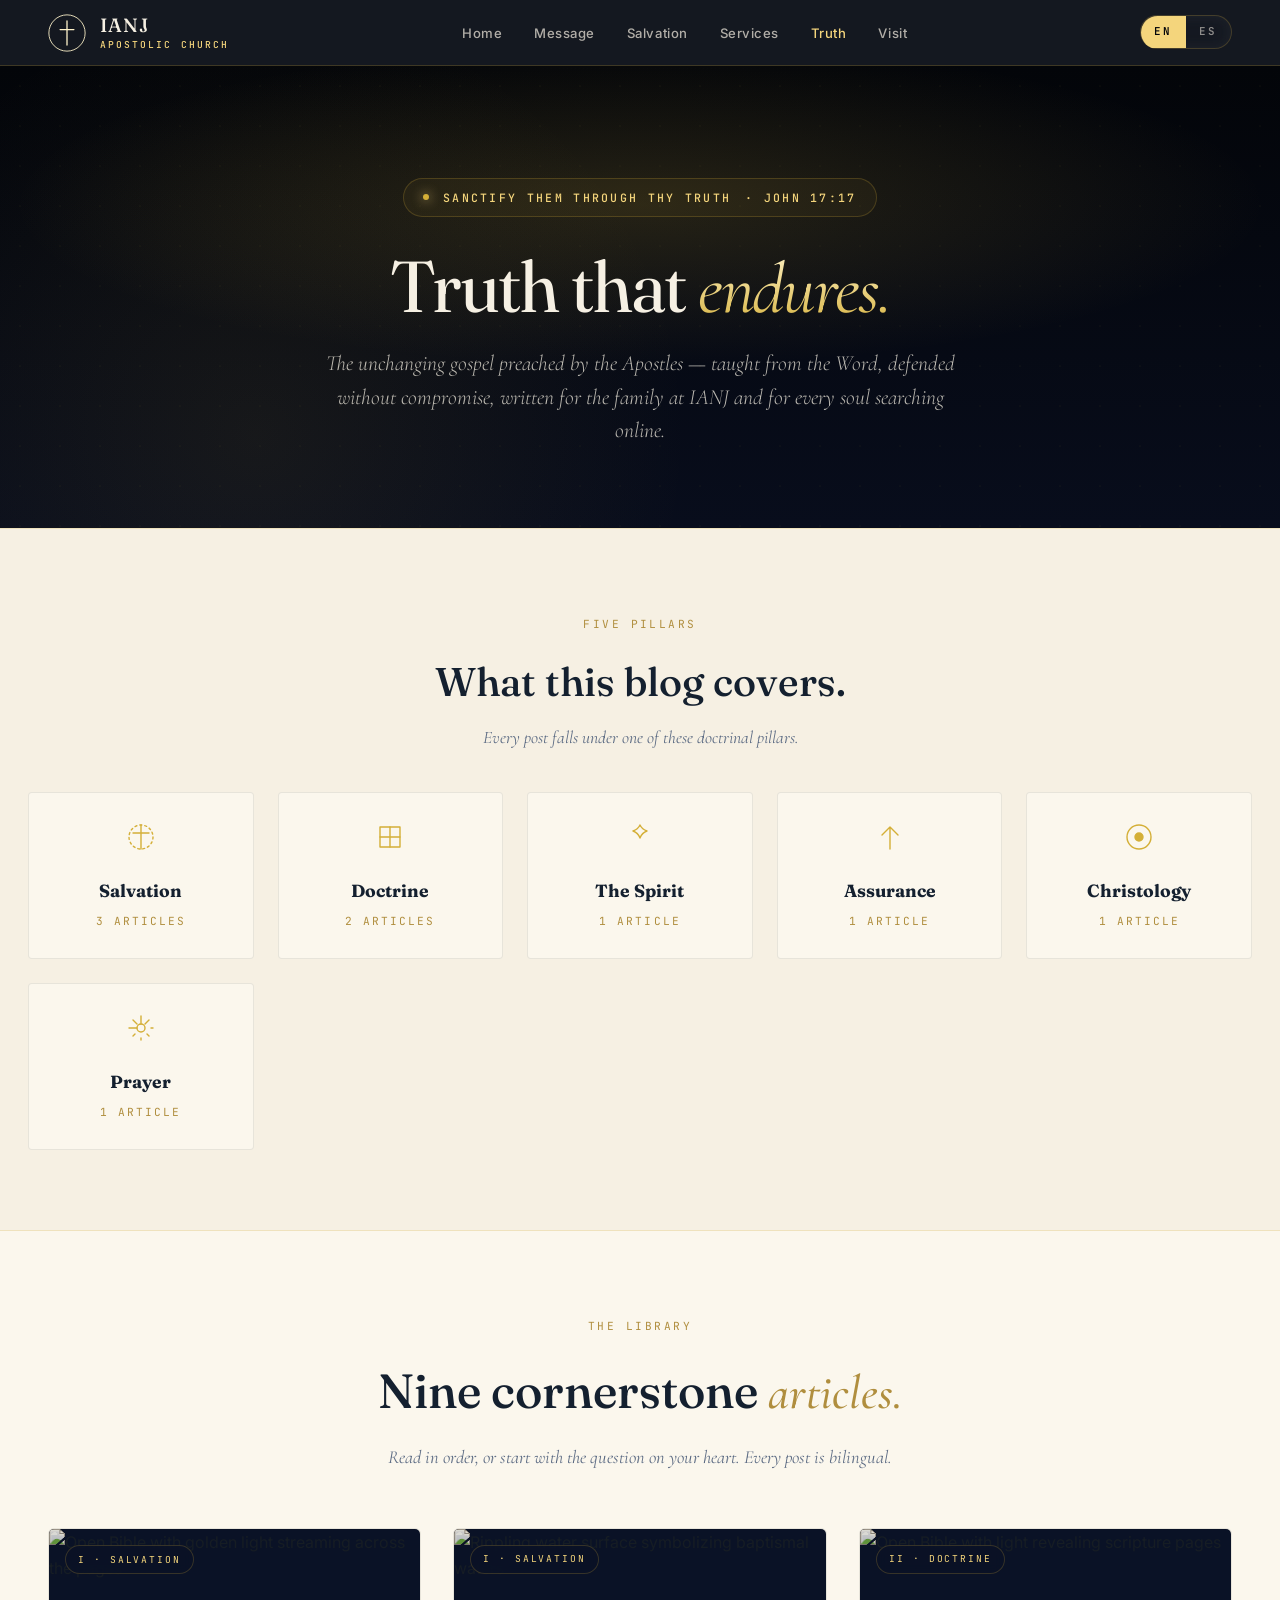
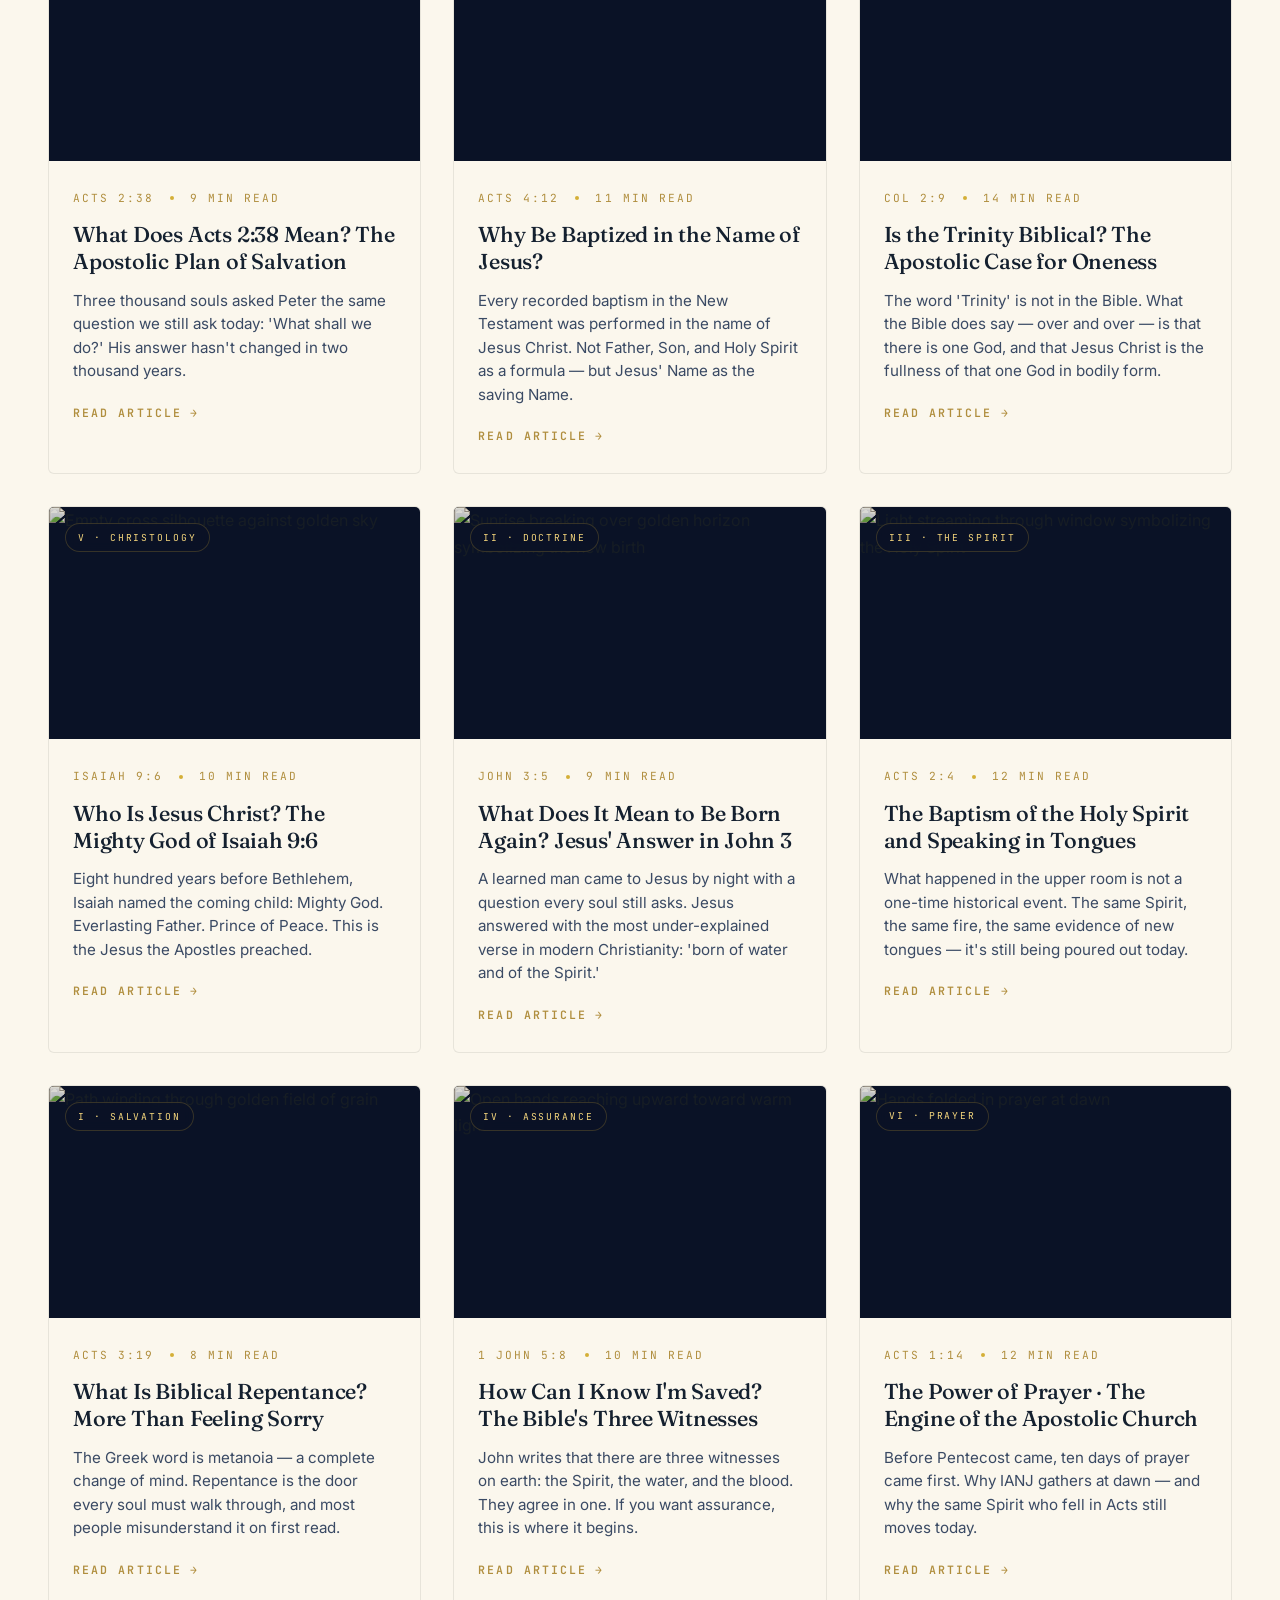
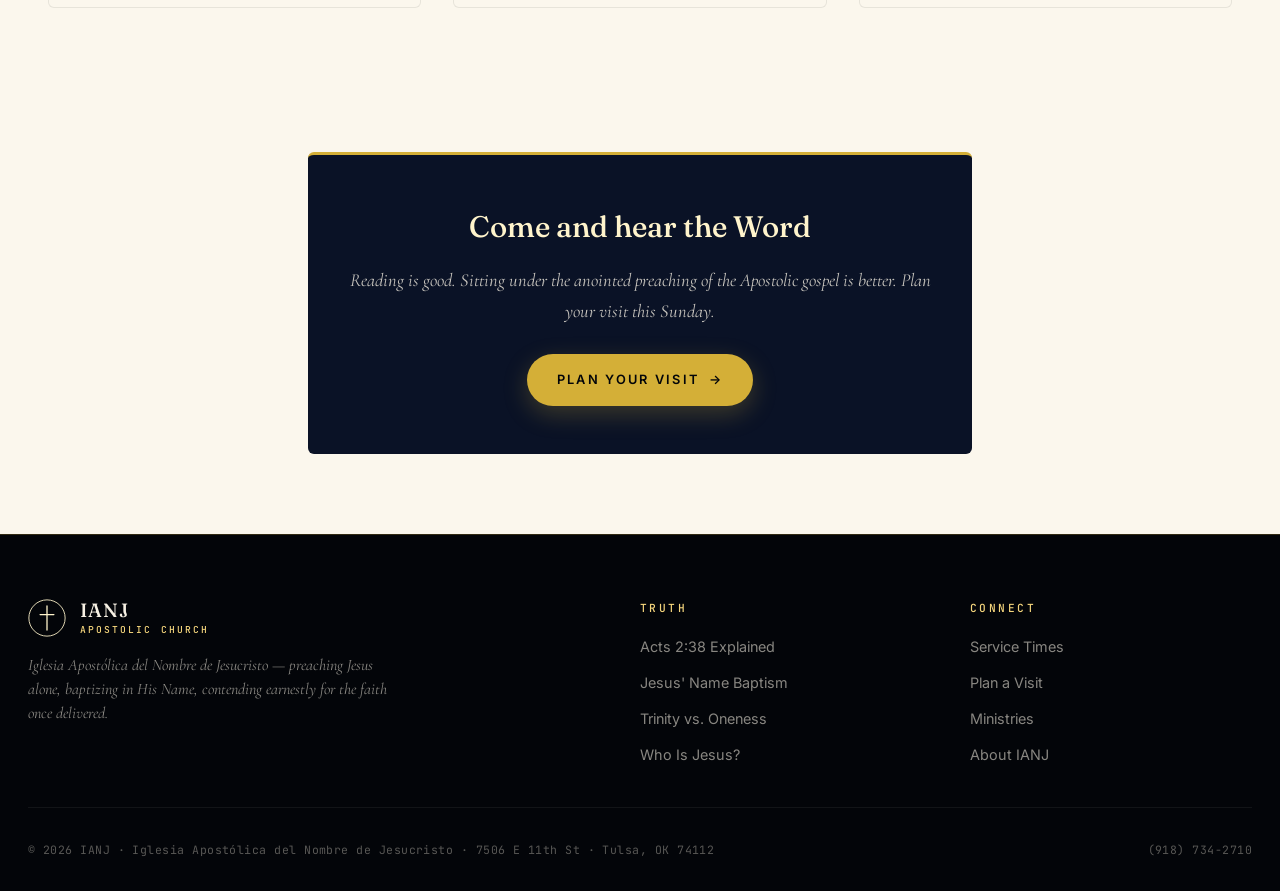
==== commit c76422af: "feat: add 6 AM Sat/Sun prayer + Power of Prayer section + cornerstone post Schedule changes: - Added" ====
--- a/blog/index.html
+++ b/blog/index.html
@@ -153,6 +153,11 @@
         <h3 data-en="Christology" data-es="Cristología">Christology</h3>
         <div class="count" data-en="1 article" data-es="1 artículo">1 article</div>
       </div>
+      <div class="pillar-tile">
+        <div class="icon"><svg viewBox="0 0 32 32" fill="none" stroke="currentColor" stroke-width="1.4" stroke-linecap="round" stroke-linejoin="round"><path d="M16 4v8M16 28v-2M4 16h8M28 16h-2M8 8l4 4M24 24l-2-2M24 8l-4 4M8 24l2-2"/><circle cx="16" cy="16" r="4"/></svg></div>
+        <h3 data-en="Prayer" data-es="Oración">Prayer</h3>
+        <div class="count" data-en="1 article" data-es="1 artículo">1 article</div>
+      </div>
     </div>
   </div>
 </section>
@@ -162,7 +167,7 @@
   <div style="text-align: center; margin-bottom: 3.5rem;">
     <span style="font-family: var(--font-mono); font-size: 0.7rem; letter-spacing: 0.22em; text-transform: uppercase; color: var(--gold-4);" data-en="The library" data-es="La biblioteca">The library</span>
     <h2 style="font-family: var(--font-display); font-size: clamp(2rem, 1.5rem + 2vw, 3rem); font-weight: 500; color: var(--ink-900); margin: 0.85rem 0 0.5rem;">
-      <span data-en="Eight cornerstone " data-es="Ocho artículos ">Eight cornerstone </span><em style="font-family: var(--font-serif); font-style: italic; color: var(--gold-4);" data-en="articles." data-es="fundamentales.">articles.</em>
+      <span data-en="Nine cornerstone " data-es="Nueve artículos ">Nine cornerstone </span><em style="font-family: var(--font-serif); font-style: italic; color: var(--gold-4);" data-en="articles." data-es="fundamentales.">articles.</em>
     </h2>
     <p style="font-family: var(--font-serif); font-style: italic; color: var(--ink-500); font-size: 1.15rem; max-width: 580px; margin: 0 auto;" data-en="Read in order, or start with the question on your heart. Every post is bilingual." data-es="Léelos en orden, o comienza con la pregunta de tu corazón. Cada artículo es bilingüe.">Read in order, or start with the question on your heart. Every post is bilingual.</p>
   </div>
@@ -284,6 +289,21 @@
           <div class="meta"><span>1 John 5:8</span><span class="dot"></span><span data-en="10 min read" data-es="10 min de lectura">10 min read</span></div>
           <h2 data-en="How Can I Know I'm Saved? The Bible's Three Witnesses" data-es="¿Cómo Puedo Saber Que Soy Salvo? Los Tres Testigos de la Biblia">How Can I Know I'm Saved? The Bible's Three Witnesses</h2>
           <p data-en="John writes that there are three witnesses on earth: the Spirit, the water, and the blood. They agree in one. If you want assurance, this is where it begins." data-es="Juan escribe que hay tres testigos en la tierra: el Espíritu, el agua y la sangre. Concuerdan en uno. Si quieres seguridad, aquí es donde comienza.">John writes that there are three witnesses on earth: the Spirit, the water, and the blood. They agree in one. If you want assurance, this is where it begins.</p>
+          <span class="read-more" data-en="Read article" data-es="Leer artículo">Read article</span>
+        </div>
+      </a>
+    </article>
+
+    <article class="post-card">
+      <a href="power-of-prayer/">
+        <div class="post-card-img">
+          <span class="pillar">VI · Prayer</span>
+          <img src="https://images.unsplash.com/photo-1542736749-e7e2f02cb22c?auto=format&fit=crop&w=1200&q=80" alt="Hands folded in prayer at dawn" loading="lazy"/>
+        </div>
+        <div class="post-card-body">
+          <div class="meta"><span>Acts 1:14</span><span class="dot"></span><span data-en="12 min read" data-es="12 min de lectura">12 min read</span></div>
+          <h2 data-en="The Power of Prayer · The Engine of the Apostolic Church" data-es="El Poder de la Oración · El Motor de la Iglesia Apostólica">The Power of Prayer · The Engine of the Apostolic Church</h2>
+          <p data-en="Before Pentecost came, ten days of prayer came first. Why IANJ gathers at dawn — and why the same Spirit who fell in Acts still moves today." data-es="Antes de que viniera Pentecostés, vinieron diez días de oración. Por qué IANJ se reúne al amanecer — y por qué el mismo Espíritu que cayó en Hechos sigue moviéndose hoy.">Before Pentecost came, ten days of prayer came first. Why IANJ gathers at dawn — and why the same Spirit who fell in Acts still moves today.</p>
           <span class="read-more" data-en="Read article" data-es="Leer artículo">Read article</span>
         </div>
       </a>
